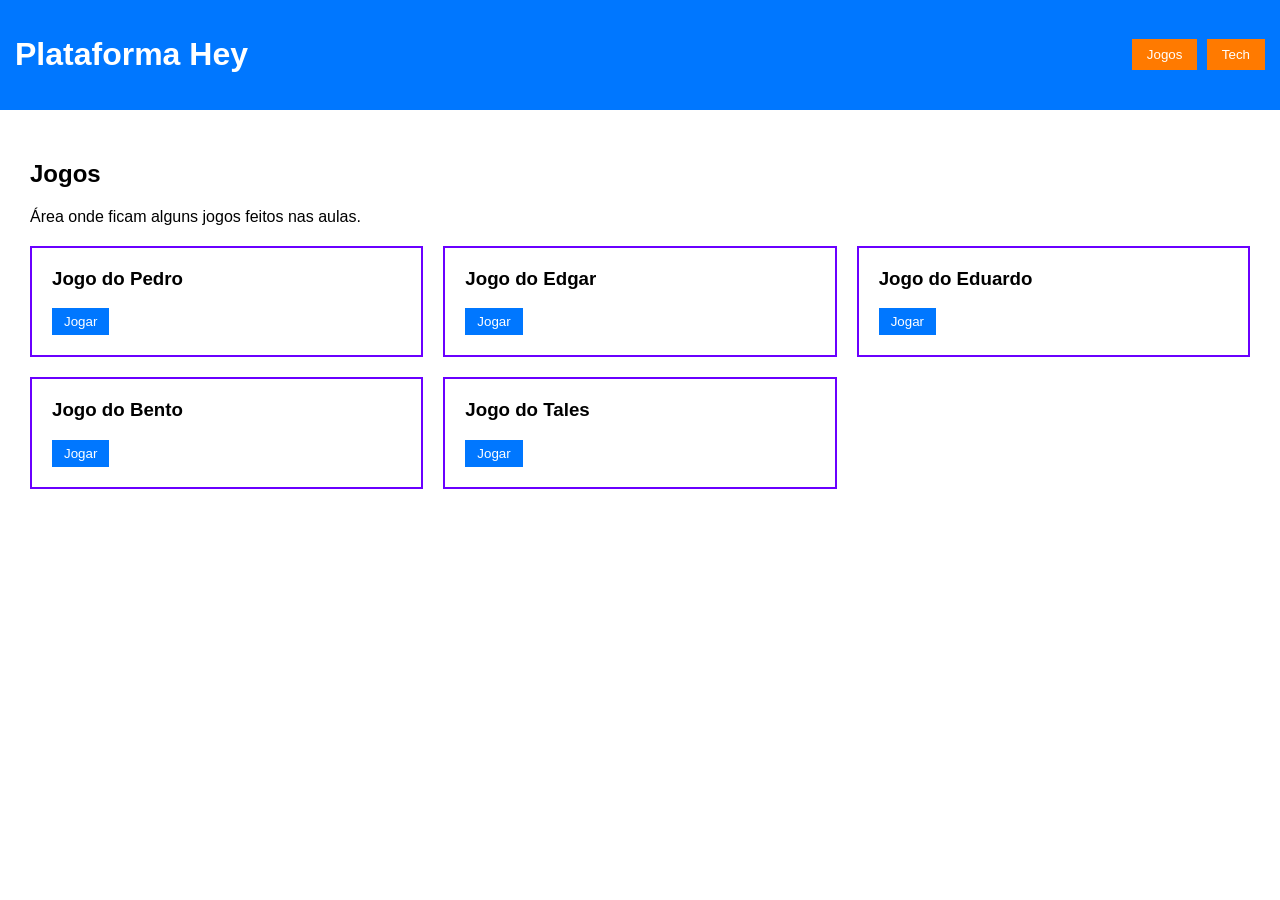
==== index.html @ 5dc07b27 "republicando o site dnv" ====
<!DOCTYPE html>
<html lang="pt-BR">

<head>
<meta charset="UTF-8">
<title>Plataforma Hey</title>
<link rel="stylesheet" href="style.css">
</head>

<body>

<header>

<h1>Plataforma Hey</h1>

<div class="menu">
<button onclick="mostrarPagina('jogos')">Jogos</button>
<button onclick="mostrarPagina('tech')">Tech</button>
</div>

</header>


<!-- AREA JOGOS -->

<div id="jogos" class="pagina">

<h2>Jogos</h2>

<p>Área onde ficam alguns jogos feitos nas aulas.</p>

<div class="catalogo">

<div class="jogo">
<h3>Jogo do Pedro</h3>
<button onclick="abrirJogo('Pedro')">Jogar</button>
</div>

<div class="jogo">
<h3>Jogo do Edgar</h3>
<button onclick="abrirJogo('Edgar')">Jogar</button>
</div>

<div class="jogo">
<h3>Jogo do Eduardo</h3>
<button onclick="abrirJogo('Eduardo')">Jogar</button>
</div>

<div class="jogo">
<h3>Jogo do Bento</h3>
<button onclick="abrirJogo('Bento')">Jogar</button>
</div>

<div class="jogo">
<h3>Jogo do Tales</h3>
<button onclick="abrirJogo('Tales')">Jogar</button>
</div>

</div>

</div>


<!-- AREA TECH -->

<div id="tech" class="pagina">

<h2>Tech</h2>

<p>Área com alguns cursos e projetos de tecnologia.</p>

<div class="curso">Robótica Kids</div>

<div class="curso">Aventureiros da Programação</div>

<div class="curso">GameMaker</div>

<div class="curso">Maker High Tech</div>

</div>


<script src="script.js"></script>

</body>
</html>
---- style.css ----
body{

font-family: Arial, Helvetica, sans-serif;
margin:0;
background:white;

}

header{

background:#0077ff;
color:white;

padding:15px;

display:flex;
justify-content:space-between;
align-items:center;

}

.menu button{

background:#ff7a00;
border:none;

padding:8px 15px;
margin-left:5px;

cursor:pointer;
color:white;

}

.pagina{

padding:30px;

}

.catalogo{

display:grid;

grid-template-columns:repeat(3,1fr);

gap:20px;

margin-top:20px;

}

.jogo{

border:2px solid #6a00ff;

padding:20px;

}

.jogo h3{

margin-top:0;

}

.jogo button{

background:#0077ff;
border:none;

color:white;

padding:6px 12px;

cursor:pointer;

}

.curso{

border:2px solid #6a00ff;

padding:20px;
margin-top:15px;

}
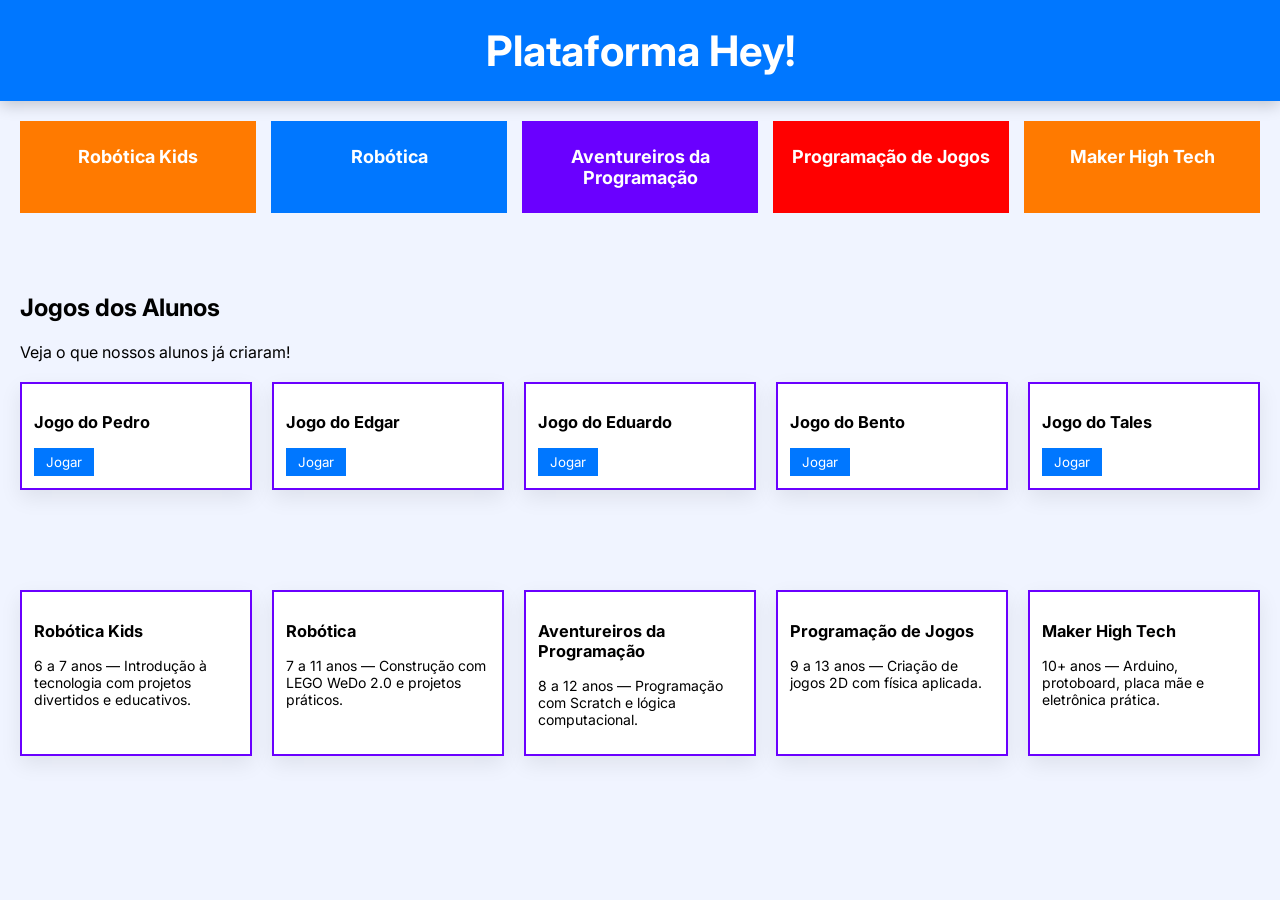
==== commit ff725795: "atualizaçao 1" ====
--- a/index.html
+++ b/index.html
@@ -1,86 +1,95 @@
 <!DOCTYPE html>
 <html lang="pt-BR">
-
 <head>
 <meta charset="UTF-8">
-<title>Plataforma Hey</title>
+<title>Hey Peppers - Trilha Tech</title>
 <link rel="stylesheet" href="style.css">
 </head>
-
 <body>
 
 <header>
-
-<h1>Plataforma Hey</h1>
-
-<div class="menu">
-<button onclick="mostrarPagina('jogos')">Jogos</button>
-<button onclick="mostrarPagina('tech')">Tech</button>
-</div>
-
+  <h1>Plataforma Hey!</h1>
 </header>
 
+<!-- BANNERS TRILHA TECH -->
+<section class="banners">
+  <div class="banner laranja" onclick="scrollPara('robotica-kids')">
+    <h2>Robótica Kids</h2>
+  </div>
+  <div class="banner azul" onclick="scrollPara('robotica')">
+    <h2>Robótica</h2>
+  </div>
+  <div class="banner roxo" onclick="scrollPara('aventura')">
+    <h2>Aventureiros da Programação</h2>
+  </div>
+  <div class="banner vermelho" onclick="scrollPara('programacao')">
+    <h2>Programação de Jogos</h2>
+  </div>
+  <div class="banner laranja" onclick="scrollPara('maker-high-tech')">
+    <h2>Maker High Tech</h2>
+  </div>
+</section>
 
-<!-- AREA JOGOS -->
+<main>
 
-<div id="jogos" class="pagina">
+<!-- SEÇÃO JOGOS -->
+<section id="jogos" class="pagina">
+  <h2>Jogos dos Alunos</h2>
+  <p>Veja o que nossos alunos já criaram!</p>
+  <div class="catalogo">
+    <div class="card pequeno">
+      <h3>Jogo do Pedro</h3>
+      <button onclick="abrirJogo('Pedro')">Jogar</button>
+    </div>
+    <div class="card pequeno">
+      <h3>Jogo do Edgar</h3>
+      <button onclick="abrirJogo('Edgar')">Jogar</button>
+    </div>
+    <div class="card pequeno">
+      <h3>Jogo do Eduardo</h3>
+      <button onclick="abrirJogo('Eduardo')">Jogar</button>
+    </div>
+    <div class="card pequeno">
+      <h3>Jogo do Bento</h3>
+      <button onclick="abrirJogo('Bento')">Jogar</button>
+    </div>
+    <div class="card pequeno">
+      <h3>Jogo do Tales</h3>
+      <button onclick="abrirJogo('Tales')">Jogar</button>
+    </div>
+  </div>
+  
+</section>
 
-<h2>Jogos</h2>
+<!-- SEÇÃO CURSOS -->
+<section id="cursos" class="pagina">
 
-<p>Área onde ficam alguns jogos feitos nas aulas.</p>
+  <div class="catalogo">
+    <div id="robotica-kids" class="card pequeno laranja">
+      <h3>Robótica Kids</h3>
+      <p>6 a 7 anos — Introdução à tecnologia com projetos divertidos e educativos.</p>
+    </div>
+    <div id="robotica" class="card pequeno azul">
+      <h3>Robótica</h3>
+      <p>7 a 11 anos — Construção com LEGO WeDo 2.0 e projetos práticos.</p>
+    </div>
+    <div id="aventura" class="card pequeno roxo">
+      <h3>Aventureiros da Programação</h3>
+      <p>8 a 12 anos — Programação com Scratch e lógica computacional.</p>
+    </div>
+    <div id="programacao" class="card pequeno vermelho">
+      <h3>Programação de Jogos</h3>
+      <p>9 a 13 anos — Criação de jogos 2D com física aplicada.</p>
+    </div>
+    <div id="maker-high-tech" class="card pequeno laranja">
+      <h3>Maker High Tech</h3>
+      <p>10+ anos — Arduino, protoboard, placa mãe e eletrônica prática.</p>
+    </div>
+  </div>
+</section>
 
-<div class="catalogo">
-
-<div class="jogo">
-<h3>Jogo do Pedro</h3>
-<button onclick="abrirJogo('Pedro')">Jogar</button>
-</div>
-
-<div class="jogo">
-<h3>Jogo do Edgar</h3>
-<button onclick="abrirJogo('Edgar')">Jogar</button>
-</div>
-
-<div class="jogo">
-<h3>Jogo do Eduardo</h3>
-<button onclick="abrirJogo('Eduardo')">Jogar</button>
-</div>
-
-<div class="jogo">
-<h3>Jogo do Bento</h3>
-<button onclick="abrirJogo('Bento')">Jogar</button>
-</div>
-
-<div class="jogo">
-<h3>Jogo do Tales</h3>
-<button onclick="abrirJogo('Tales')">Jogar</button>
-</div>
-
-</div>
-
-</div>
-
-
-<!-- AREA TECH -->
-
-<div id="tech" class="pagina">
-
-<h2>Tech</h2>
-
-<p>Área com alguns cursos e projetos de tecnologia.</p>
-
-<div class="curso">Robótica Kids</div>
-
-<div class="curso">Aventureiros da Programação</div>
-
-<div class="curso">GameMaker</div>
-
-<div class="curso">Maker High Tech</div>
-
-</div>
-
+</main>
 
 <script src="script.js"></script>
-
 </body>
 </html>
--- a/style.css
+++ b/style.css
@@ -1,87 +1,102 @@
-body{
+@import url('https://fonts.googleapis.com/css2?family=Inter:wght@400;600;700&display=swap');
 
-font-family: Arial, Helvetica, sans-serif;
-margin:0;
-background:white;
-
+body {
+  font-family: 'Inter', Arial, Helvetica, sans-serif;
+  margin: 0;
+  background: #f0f4ff;
 }
 
-header{
-
-background:#0077ff;
-color:white;
-
-padding:15px;
-
-display:flex;
-justify-content:space-between;
-align-items:center;
-
+header {
+  background-color: #0077ff;
+  color: white;
+  padding: 25px 0;
+  text-align: center;
+  box-shadow: 0 4px 15px rgba(0,0,0,0.2);
 }
 
-.menu button{
-
-background:#ff7a00;
-border:none;
-
-padding:8px 15px;
-margin-left:5px;
-
-cursor:pointer;
-color:white;
-
+header h1 {
+  margin: 0;
+  font-size: 42px;
+  font-weight: 700;
 }
 
-.pagina{
-
-padding:30px;
-
+/* BANNERS */
+.banners {
+  display: flex;
+  flex-wrap: wrap;
+  justify-content: center;
+  gap: 15px;
+  padding: 20px;
 }
 
-.catalogo{
-
-display:grid;
-
-grid-template-columns:repeat(3,1fr);
-
-gap:20px;
-
-margin-top:20px;
-
+.banner {
+  flex: 1 1 200px;
+  text-align: center;
+  padding: 10px 5px;
+  color: white;
+  font-size:12px;
+  font-weight: 600;
+  cursor: pointer;
+  border-radius: 0;
+  transition: transform 0.3s ease, box-shadow 0.3s ease;
 }
 
-.jogo{
-
-border:2px solid #6a00ff;
-
-padding:20px;
-
+.banner:hover {
+  transform: translateY(-5px);
+  box-shadow: 0 8px 20px rgba(0,0,0,0.2);
 }
 
-.jogo h3{
+.banner.laranja { background-color: #ff7a00; }
+.banner.azul { background-color: #0077ff; }
+.banner.roxo { background-color: #6a00ff; }
+.banner.vermelho { background-color: #ff0000; }
 
-margin-top:0;
-
+/* SEÇÕES */
+.pagina {
+  padding: 40px 20px;
 }
 
-.jogo button{
-
-background:#0077ff;
-border:none;
-
-color:white;
-
-padding:6px 12px;
-
-cursor:pointer;
-
+.catalogo {
+  display: grid;
+  grid-template-columns: repeat(auto-fit, minmax(160px,1fr));
+  gap: 20px;
+  margin-top: 20px;
 }
 
-.curso{
+.card {
+  background: white;
+  padding: 15px;
+  border: 2px solid #6a00ff;
+  box-shadow: 0 8px 20px rgba(0,0,0,0.08);
+  transition: 0.3s;
+  position: relative;
+  overflow: hidden;
+}
 
-border:2px solid #6a00ff;
+.card.pequeno { padding: 12px; font-size: 14px; }
 
-padding:20px;
-margin-top:15px;
+.card:hover {
+  transform: translateY(-5px);
+  box-shadow: 0 12px 25px rgba(0,0,0,0.15);
+  border-color: #0077ff;
+}
 
+.card button {
+  background-color: #0077ff;
+  border: none;
+  color: white;
+  padding: 6px 12px;
+  cursor: pointer;
+  transition: 0.2s;
+  font-family: 'Inter', sans-serif;
+}
+
+.card button:hover { background-color: #005ce6; }
+
+.call-to-action {
+  text-align: center;
+  color: #0077ff;
+  font-size: 24px;
+  font-weight: 700;
+  margin: 30px 0;
 }
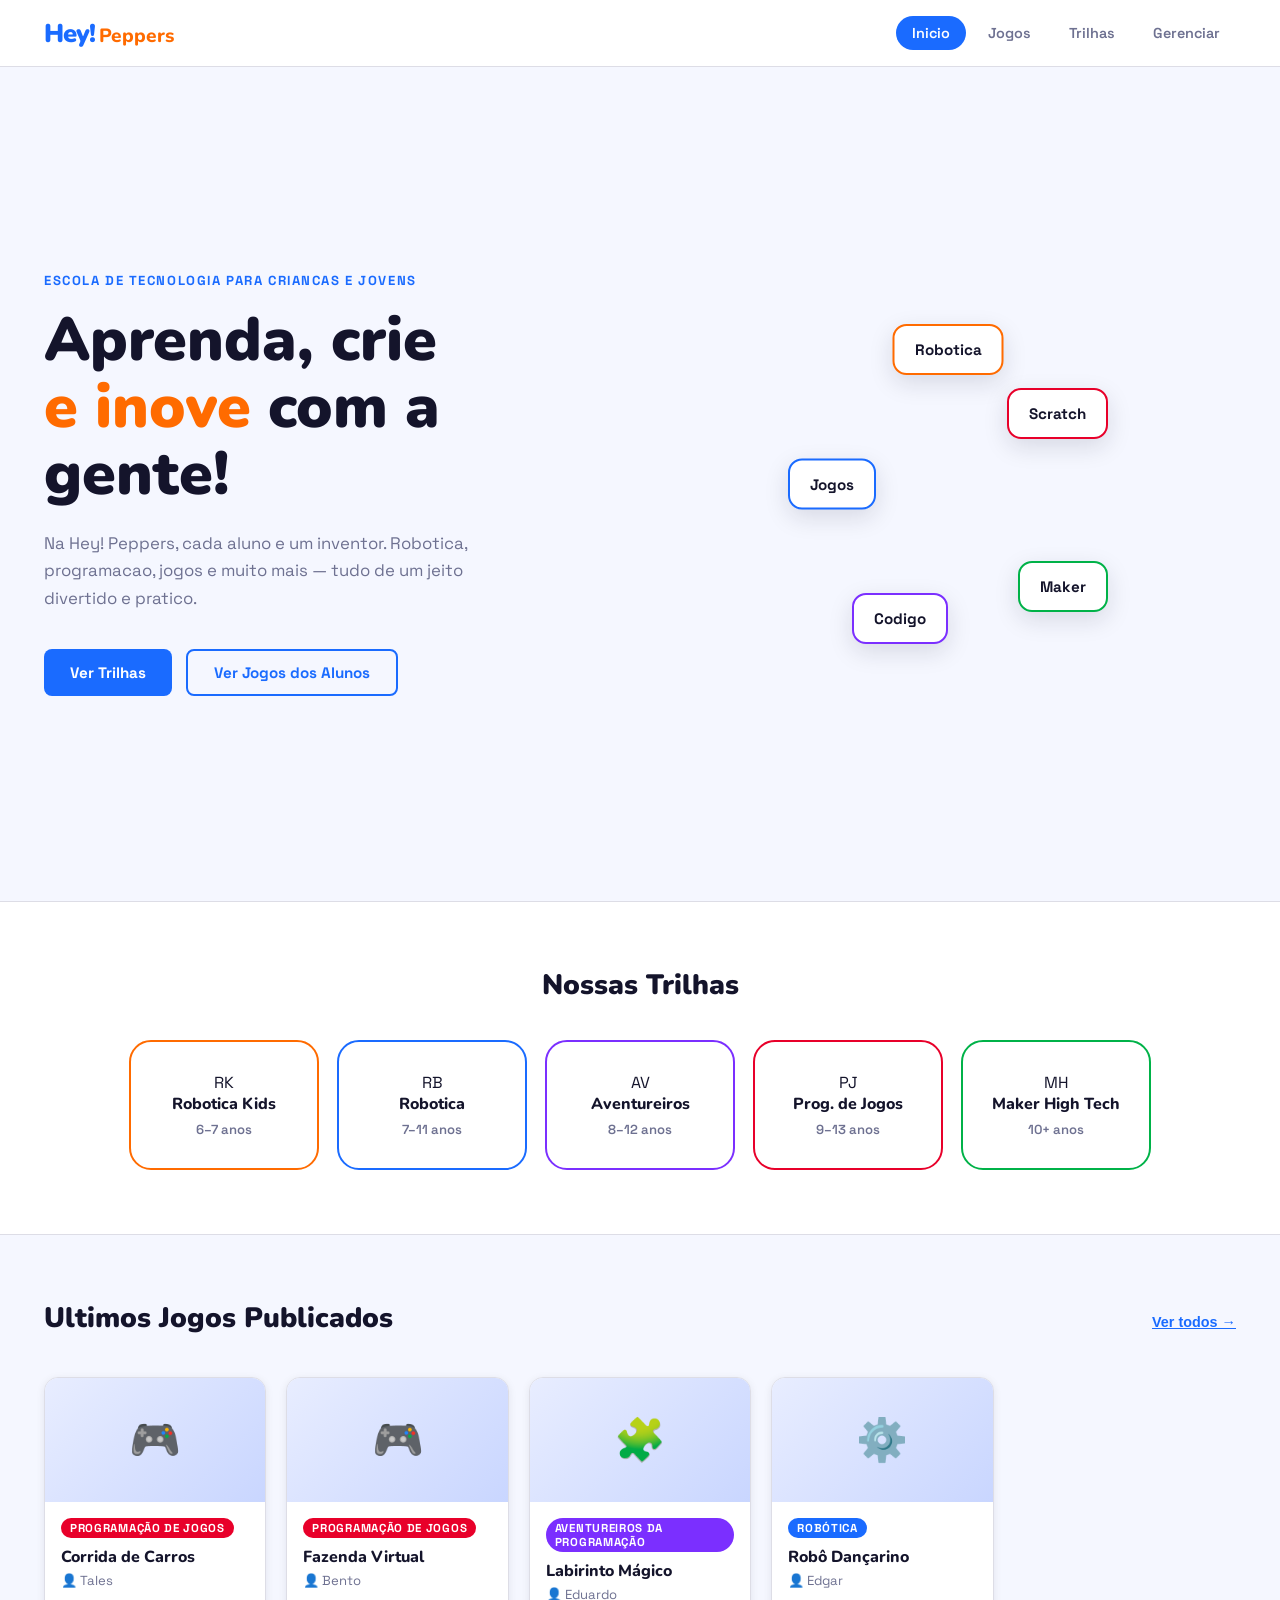
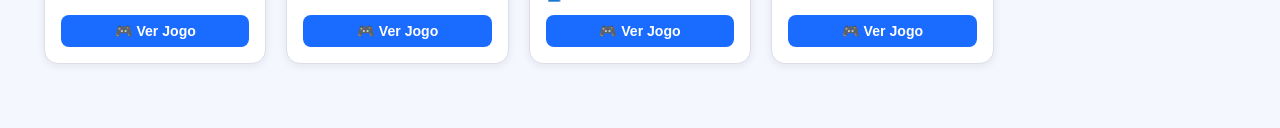
==== commit 2d254a15: "Refactor index.html structure and content" ====
--- a/index.html
+++ b/index.html
@@ -1,95 +1,275 @@
 <!DOCTYPE html>
 <html lang="pt-BR">
 <head>
-<meta charset="UTF-8">
-<title>Hey Peppers - Trilha Tech</title>
-<link rel="stylesheet" href="style.css">
+  <meta charset="UTF-8" />
+  <meta name="viewport" content="width=device-width, initial-scale=1.0" />
+  <title>Hey! Peppers – Trilha Tech</title>
+  <link rel="preconnect" href="https://fonts.googleapis.com" />
+  <link href="https://fonts.googleapis.com/css2?family=Nunito:wght@400;600;700;800;900&family=Space+Grotesk:wght@400;500;700&display=swap" rel="stylesheet" />
+  <link rel="stylesheet" href="style.css" />
 </head>
 <body>
 
-<header>
-  <h1>Plataforma Hey!</h1>
+<!-- ===================== HEADER ===================== -->
+<header class="site-header">
+  <div class="header-inner">
+    <div class="logo">
+      <span class="logo-hey">Hey!</span>
+      <span class="logo-peppers">Peppers</span>
+    </div>
+    <nav class="main-nav">
+      <button class="nav-btn active" data-page="home">Inicio</button>
+      <button class="nav-btn" data-page="jogos">Jogos</button>
+      <button class="nav-btn" data-page="cursos">Trilhas</button>
+      <button class="nav-btn" data-page="admin">Gerenciar</button>
+    </nav>
+    <button class="hamburger" id="hamburger" aria-label="Menu">
+      <span></span><span></span><span></span>
+    </button>
+  </div>
 </header>
 
-<!-- BANNERS TRILHA TECH -->
-<section class="banners">
-  <div class="banner laranja" onclick="scrollPara('robotica-kids')">
-    <h2>Robótica Kids</h2>
-  </div>
-  <div class="banner azul" onclick="scrollPara('robotica')">
-    <h2>Robótica</h2>
-  </div>
-  <div class="banner roxo" onclick="scrollPara('aventura')">
-    <h2>Aventureiros da Programação</h2>
-  </div>
-  <div class="banner vermelho" onclick="scrollPara('programacao')">
-    <h2>Programação de Jogos</h2>
-  </div>
-  <div class="banner laranja" onclick="scrollPara('maker-high-tech')">
-    <h2>Maker High Tech</h2>
-  </div>
-</section>
-
-<main>
-
-<!-- SEÇÃO JOGOS -->
-<section id="jogos" class="pagina">
-  <h2>Jogos dos Alunos</h2>
-  <p>Veja o que nossos alunos já criaram!</p>
-  <div class="catalogo">
-    <div class="card pequeno">
-      <h3>Jogo do Pedro</h3>
-      <button onclick="abrirJogo('Pedro')">Jogar</button>
-    </div>
-    <div class="card pequeno">
-      <h3>Jogo do Edgar</h3>
-      <button onclick="abrirJogo('Edgar')">Jogar</button>
-    </div>
-    <div class="card pequeno">
-      <h3>Jogo do Eduardo</h3>
-      <button onclick="abrirJogo('Eduardo')">Jogar</button>
-    </div>
-    <div class="card pequeno">
-      <h3>Jogo do Bento</h3>
-      <button onclick="abrirJogo('Bento')">Jogar</button>
-    </div>
-    <div class="card pequeno">
-      <h3>Jogo do Tales</h3>
-      <button onclick="abrirJogo('Tales')">Jogar</button>
-    </div>
-  </div>
-  
-</section>
-
-<!-- SEÇÃO CURSOS -->
-<section id="cursos" class="pagina">
-
-  <div class="catalogo">
-    <div id="robotica-kids" class="card pequeno laranja">
-      <h3>Robótica Kids</h3>
-      <p>6 a 7 anos — Introdução à tecnologia com projetos divertidos e educativos.</p>
-    </div>
-    <div id="robotica" class="card pequeno azul">
-      <h3>Robótica</h3>
-      <p>7 a 11 anos — Construção com LEGO WeDo 2.0 e projetos práticos.</p>
-    </div>
-    <div id="aventura" class="card pequeno roxo">
-      <h3>Aventureiros da Programação</h3>
-      <p>8 a 12 anos — Programação com Scratch e lógica computacional.</p>
-    </div>
-    <div id="programacao" class="card pequeno vermelho">
-      <h3>Programação de Jogos</h3>
-      <p>9 a 13 anos — Criação de jogos 2D com física aplicada.</p>
-    </div>
-    <div id="maker-high-tech" class="card pequeno laranja">
-      <h3>Maker High Tech</h3>
-      <p>10+ anos — Arduino, protoboard, placa mãe e eletrônica prática.</p>
-    </div>
-  </div>
-</section>
-
-</main>
+<!-- ===================== HOME ===================== -->
+<div id="page-home" class="page active">
+  <section class="hero">
+    <div class="hero-content">
+      <p class="hero-eyebrow">Escola de Tecnologia para Criancas e Jovens</p>
+      <h1 class="hero-title">Aprenda, crie<br /><span class="accent">e inove</span> com a gente!</h1>
+      <p class="hero-sub">Na Hey! Peppers, cada aluno e um inventor. Robotica, programacao, jogos e muito mais — tudo de um jeito divertido e pratico.</p>
+      <div class="hero-actions">
+        <button class="btn-primary" onclick="goTo('cursos')">Ver Trilhas</button>
+        <button class="btn-secondary" onclick="goTo('jogos')">Ver Jogos dos Alunos</button>
+      </div>
+    </div>
+    <div class="hero-visual">
+      <div class="floating-cards">
+        <div class="float-card fc1">Robotica</div>
+        <div class="float-card fc2">Jogos</div>
+        <div class="float-card fc3">Maker</div>
+        <div class="float-card fc4">Codigo</div>
+        <div class="float-card fc5">Scratch</div>
+      </div>
+    </div>
+  </section>
+
+  <!-- TRILHAS BANNER -->
+  <section class="trilhas-banner">
+    <h2 class="section-title">Nossas Trilhas</h2>
+    <div class="trilhas-grid">
+      <div class="trilha-card" data-cor="laranja" onclick="goToCurso('robotica-kids')">
+        <div class="trilha-sigla">RK</div>
+        <h3>Robotica Kids</h3>
+        <p>6–7 anos</p>
+      </div>
+      <div class="trilha-card" data-cor="azul" onclick="goToCurso('robotica')">
+        <div class="trilha-sigla">RB</div>
+        <h3>Robotica</h3>
+        <p>7–11 anos</p>
+      </div>
+      <div class="trilha-card" data-cor="roxo" onclick="goToCurso('aventura')">
+        <div class="trilha-sigla">AV</div>
+        <h3>Aventureiros</h3>
+        <p>8–12 anos</p>
+      </div>
+      <div class="trilha-card" data-cor="vermelho" onclick="goToCurso('programacao')">
+        <div class="trilha-sigla">PJ</div>
+        <h3>Prog. de Jogos</h3>
+        <p>9–13 anos</p>
+      </div>
+      <div class="trilha-card" data-cor="verde" onclick="goToCurso('maker-high-tech')">
+        <div class="trilha-sigla">MH</div>
+        <h3>Maker High Tech</h3>
+        <p>10+ anos</p>
+      </div>
+    </div>
+  </section>
+
+  <!-- DESTAQUE JOGOS HOME -->
+  <section class="destaque-jogos">
+    <div class="destaque-header">
+      <h2 class="section-title">Ultimos Jogos Publicados</h2>
+      <button class="btn-link" onclick="goTo('jogos')">Ver todos &rarr;</button>
+    </div>
+    <div class="jogos-grid" id="jogos-home-preview"></div>
+  </section>
+</div>
+
+<!-- ===================== JOGOS ===================== -->
+<div id="page-jogos" class="page">
+  <div class="page-inner">
+    <div class="page-head">
+      <h2 class="page-title">Jogos dos Alunos</h2>
+      <p class="page-sub">Confira as criacoes dos nossos alunos!</p>
+      <div class="jogos-filters">
+        <button class="filter-btn active" data-filter="all">Todos</button>
+        <button class="filter-btn" data-filter="robotica-kids">Robotica Kids</button>
+        <button class="filter-btn" data-filter="robotica">Robotica</button>
+        <button class="filter-btn" data-filter="aventura">Aventureiros</button>
+        <button class="filter-btn" data-filter="programacao">Prog. Jogos</button>
+        <button class="filter-btn" data-filter="maker-high-tech">Maker</button>
+      </div>
+    </div>
+    <div class="jogos-grid large" id="jogos-lista"></div>
+    <div class="empty-state" id="jogos-empty" style="display:none">
+      <p>Nenhum jogo encontrado nessa categoria ainda.</p>
+    </div>
+  </div>
+</div>
+
+<!-- ===================== CURSOS ===================== -->
+<div id="page-cursos" class="page">
+  <div class="page-inner">
+    <div class="page-head">
+      <h2 class="page-title">Trilhas Tecnologicas</h2>
+      <p class="page-sub">Conheca nossos cursos e o que cada um oferece.</p>
+    </div>
+
+    <div id="curso-detalhe" class="curso-detalhe hidden">
+      <button class="btn-back" onclick="voltarCursos()">&larr; Voltar as trilhas</button>
+      <div id="curso-detalhe-conteudo"></div>
+    </div>
+
+    <div id="cursos-lista">
+      <div class="cursos-grid" id="cursos-grid-lista"></div>
+    </div>
+  </div>
+</div>
+
+<!-- ===================== ADMIN ===================== -->
+<div id="page-admin" class="page">
+  <div class="page-inner">
+    <div class="page-head">
+      <h2 class="page-title">Painel de Gerenciamento</h2>
+      <p class="page-sub">Adicione jogos, edite trilhas e gerencie o conteudo da plataforma.</p>
+    </div>
+
+    <div class="admin-tabs">
+      <button class="admin-tab active" data-tab="add-jogo">Adicionar Jogo</button>
+      <button class="admin-tab" data-tab="edit-cursos">Editar Trilhas</button>
+      <button class="admin-tab" data-tab="lista-jogos">Gerenciar Jogos</button>
+    </div>
+
+    <!-- TAB: ADICIONAR JOGO -->
+    <div class="admin-panel active" id="tab-add-jogo">
+      <h3 class="admin-section-title">Novo Jogo</h3>
+      <div class="form-grid">
+        <div class="form-group">
+          <label>Nome do Aluno *</label>
+          <input type="text" id="jogo-aluno" placeholder="Ex: Pedro" />
+        </div>
+        <div class="form-group">
+          <label>Titulo do Jogo *</label>
+          <input type="text" id="jogo-titulo" placeholder="Ex: Aventura Espacial" />
+        </div>
+        <div class="form-group">
+          <label>Trilha *</label>
+          <select id="jogo-trilha">
+            <option value="">Selecione...</option>
+            <option value="robotica-kids">Robotica Kids</option>
+            <option value="robotica">Robotica</option>
+            <option value="aventura">Aventureiros da Programacao</option>
+            <option value="programacao">Programacao de Jogos</option>
+            <option value="maker-high-tech">Maker High Tech</option>
+          </select>
+        </div>
+        <div class="form-group">
+          <label>Link do Jogo (URL)</label>
+          <input type="url" id="jogo-url" placeholder="https://scratch.mit.edu/..." />
+        </div>
+        <div class="form-group full">
+          <label>Descricao</label>
+          <textarea id="jogo-desc" rows="3" placeholder="Descreva brevemente o jogo..."></textarea>
+        </div>
+        <div class="form-group full">
+          <label>Imagem de Capa</label>
+          <div class="file-drop" id="jogo-img-drop">
+            <input type="file" id="jogo-img" accept="image/*" hidden />
+            <div class="file-drop-inner" onclick="document.getElementById('jogo-img').click()">
+              <div class="file-icon-svg">
+                <svg xmlns="http://www.w3.org/2000/svg" width="32" height="32" viewBox="0 0 24 24" fill="none" stroke="currentColor" stroke-width="1.5" stroke-linecap="round" stroke-linejoin="round"><rect x="3" y="3" width="18" height="18" rx="2"/><circle cx="8.5" cy="8.5" r="1.5"/><polyline points="21 15 16 10 5 21"/></svg>
+              </div>
+              <p>Clique para selecionar ou arraste uma imagem aqui</p>
+              <small>PNG, JPG ou GIF — ate 5 MB</small>
+            </div>
+            <img id="jogo-img-preview" class="img-preview hidden" alt="Preview" />
+          </div>
+        </div>
+      </div>
+      <div class="form-actions">
+        <button class="btn-primary" onclick="adicionarJogo()">Publicar Jogo</button>
+        <button class="btn-ghost" onclick="limparFormJogo()">Limpar</button>
+      </div>
+      <div id="jogo-feedback" class="feedback hidden"></div>
+    </div>
+
+    <!-- TAB: EDITAR CURSOS -->
+    <div class="admin-panel" id="tab-edit-cursos">
+      <h3 class="admin-section-title">Editar Trilhas</h3>
+      <p class="admin-hint">Selecione uma trilha para editar seu conteudo e imagem.</p>
+      <div class="cursos-edit-list" id="cursos-edit-list"></div>
+    </div>
+
+    <!-- TAB: LISTA JOGOS -->
+    <div class="admin-panel" id="tab-lista-jogos">
+      <h3 class="admin-section-title">Jogos Cadastrados</h3>
+      <div id="admin-jogos-lista" class="admin-jogos-table"></div>
+    </div>
+  </div>
+</div>
+
+<!-- ===================== MODAL JOGO ===================== -->
+<div id="modal-jogo" class="modal hidden">
+  <div class="modal-overlay" onclick="fecharModal()"></div>
+  <div class="modal-box">
+    <button class="modal-close" onclick="fecharModal()">&times;</button>
+    <div id="modal-conteudo"></div>
+  </div>
+</div>
+
+<!-- ===================== MODAL EDITAR CURSO ===================== -->
+<div id="modal-curso" class="modal hidden">
+  <div class="modal-overlay" onclick="fecharModalCurso()"></div>
+  <div class="modal-box modal-curso-box">
+    <button class="modal-close" onclick="fecharModalCurso()">&times;</button>
+    <h3 id="modal-curso-titulo">Editar Trilha</h3>
+    <div class="form-grid">
+      <div class="form-group full">
+        <label>Descricao Curta</label>
+        <textarea id="modal-curso-desc" rows="3"></textarea>
+      </div>
+      <div class="form-group full">
+        <label>Sobre a Trilha (texto completo)</label>
+        <textarea id="modal-curso-sobre" rows="5"></textarea>
+      </div>
+      <div class="form-group full">
+        <label>O que o aluno vai aprender</label>
+        <textarea id="modal-curso-aprende" rows="4" placeholder="Uma habilidade por linha"></textarea>
+      </div>
+      <div class="form-group full">
+        <label>Imagem de Capa da Trilha</label>
+        <div class="file-drop" id="curso-img-drop">
+          <input type="file" id="curso-img" accept="image/*" hidden />
+          <div class="file-drop-inner" onclick="document.getElementById('curso-img').click()">
+            <div class="file-icon-svg">
+              <svg xmlns="http://www.w3.org/2000/svg" width="32" height="32" viewBox="0 0 24 24" fill="none" stroke="currentColor" stroke-width="1.5" stroke-linecap="round" stroke-linejoin="round"><rect x="3" y="3" width="18" height="18" rx="2"/><circle cx="8.5" cy="8.5" r="1.5"/><polyline points="21 15 16 10 5 21"/></svg>
+            </div>
+            <p>Clique para selecionar ou arraste uma imagem</p>
+          </div>
+          <img id="curso-img-preview" class="img-preview hidden" alt="Preview" />
+        </div>
+      </div>
+    </div>
+    <div class="form-actions">
+      <button class="btn-primary" onclick="salvarCurso()">Salvar Trilha</button>
+      <button class="btn-ghost" onclick="fecharModalCurso()">Cancelar</button>
+    </div>
+    <div id="curso-feedback" class="feedback hidden"></div>
+  </div>
+</div>
+
+<!-- TOAST -->
+<div id="toast" class="toast hidden"></div>
 
 <script src="script.js"></script>
 </body>
-</html>+</html>
--- a/style.css
+++ b/style.css
@@ -1,102 +1,957 @@
-@import url('https://fonts.googleapis.com/css2?family=Inter:wght@400;600;700&display=swap');
+/* ============================================
+   HEY! PEPPERS — TRILHA TECH
+   style.css
+   ============================================ */
+
+/* ---- RESET & BASE ---- */
+*, *::before, *::after { box-sizing: border-box; margin: 0; padding: 0; }
+
+:root {
+  --c-laranja:   #FF6B00;
+  --c-azul:      #1A6BFF;
+  --c-roxo:      #7B2FFF;
+  --c-vermelho:  #E8002A;
+  --c-verde:     #00B248;
+  --c-bg:        #F5F7FF;
+  --c-surface:   #FFFFFF;
+  --c-text:      #14142B;
+  --c-muted:     #6E7191;
+  --c-border:    #DDDDE6;
+  --shadow-sm:   0 2px 8px rgba(20,20,43,.08);
+  --shadow-md:   0 8px 24px rgba(20,20,43,.13);
+  --shadow-lg:   0 20px 48px rgba(20,20,43,.18);
+  --radius:      14px;
+  --radius-sm:   8px;
+  --radius-lg:   22px;
+  --transition:  .22s cubic-bezier(.4,0,.2,1);
+}
+
+html { scroll-behavior: smooth; }
 
 body {
-  font-family: 'Inter', Arial, Helvetica, sans-serif;
-  margin: 0;
-  background: #f0f4ff;
-}
-
-header {
-  background-color: #0077ff;
-  color: white;
-  padding: 25px 0;
+  font-family: 'Space Grotesk', sans-serif;
+  background: var(--c-bg);
+  color: var(--c-text);
+  min-height: 100vh;
+  overflow-x: hidden;
+}
+
+/* ============================================
+   HEADER
+   ============================================ */
+.site-header {
+  position: sticky;
+  top: 0;
+  z-index: 100;
+  background: rgba(255,255,255,.92);
+  backdrop-filter: blur(14px);
+  border-bottom: 1.5px solid var(--c-border);
+}
+
+.header-inner {
+  display: flex;
+  align-items: center;
+  justify-content: space-between;
+  max-width: 1240px;
+  margin: 0 auto;
+  padding: 0 24px;
+  height: 66px;
+  gap: 20px;
+}
+
+.logo {
+  display: flex;
+  align-items: baseline;
+  gap: 4px;
+  text-decoration: none;
+  flex-shrink: 0;
+}
+.logo-hey {
+  font-family: 'Nunito', sans-serif;
+  font-weight: 900;
+  font-size: 1.6rem;
+  color: var(--c-azul);
+  letter-spacing: -1px;
+}
+.logo-peppers {
+  font-family: 'Nunito', sans-serif;
+  font-weight: 800;
+  font-size: 1.2rem;
+  color: var(--c-laranja);
+}
+
+.main-nav {
+  display: flex;
+  gap: 6px;
+}
+
+.nav-btn {
+  background: none;
+  border: none;
+  cursor: pointer;
+  padding: 8px 16px;
+  border-radius: 50px;
+  font-family: 'Space Grotesk', sans-serif;
+  font-size: .9rem;
+  font-weight: 600;
+  color: var(--c-muted);
+  transition: var(--transition);
+}
+.nav-btn:hover,
+.nav-btn.active {
+  background: var(--c-azul);
+  color: #fff;
+}
+
+.hamburger {
+  display: none;
+  flex-direction: column;
+  gap: 5px;
+  background: none;
+  border: none;
+  cursor: pointer;
+  padding: 6px;
+}
+.hamburger span {
+  display: block;
+  width: 24px;
+  height: 2.5px;
+  background: var(--c-text);
+  border-radius: 2px;
+  transition: var(--transition);
+}
+
+/* ============================================
+   PAGES
+   ============================================ */
+.page { display: none; }
+.page.active { display: block; }
+
+.page-inner {
+  max-width: 1240px;
+  margin: 0 auto;
+  padding: 48px 24px;
+}
+
+.page-head { margin-bottom: 40px; }
+.page-title {
+  font-family: 'Nunito', sans-serif;
+  font-size: 2rem;
+  font-weight: 900;
+  margin-bottom: 8px;
+}
+.page-sub { color: var(--c-muted); font-size: 1rem; }
+
+/* ============================================
+   HERO
+   ============================================ */
+.hero {
+  min-height: calc(100vh - 66px);
+  display: grid;
+  grid-template-columns: 1fr 1fr;
+  align-items: center;
+  gap: 40px;
+  max-width: 1240px;
+  margin: 0 auto;
+  padding: 60px 24px;
+}
+
+.hero-eyebrow {
+  font-size: .82rem;
+  font-weight: 700;
+  text-transform: uppercase;
+  letter-spacing: .12em;
+  color: var(--c-azul);
+  margin-bottom: 18px;
+}
+.hero-title {
+  font-family: 'Nunito', sans-serif;
+  font-size: clamp(2.4rem, 5vw, 3.8rem);
+  font-weight: 900;
+  line-height: 1.1;
+  margin-bottom: 22px;
+  color: var(--c-text);
+}
+.hero-title .accent { color: var(--c-laranja); }
+
+.hero-sub {
+  font-size: 1.05rem;
+  color: var(--c-muted);
+  line-height: 1.65;
+  max-width: 480px;
+  margin-bottom: 36px;
+}
+
+.hero-actions { display: flex; gap: 14px; flex-wrap: wrap; }
+
+/* ---- Floating Cards ---- */
+.hero-visual {
+  display: flex;
+  align-items: center;
+  justify-content: center;
+  position: relative;
+  height: 420px;
+}
+
+.floating-cards {
+  position: relative;
+  width: 320px;
+  height: 320px;
+}
+
+.float-card {
+  position: absolute;
+  background: var(--c-surface);
+  border-radius: var(--radius);
+  padding: 14px 20px;
+  font-weight: 700;
+  font-size: .95rem;
+  box-shadow: var(--shadow-md);
+  border: 2px solid var(--c-border);
+  white-space: nowrap;
+  animation: floaty 3s ease-in-out infinite;
+}
+.fc1 { top: 0; left: 50%; transform: translateX(-50%); border-color: var(--c-laranja); animation-delay: 0s; }
+.fc2 { top: 50%; left: 0; transform: translateY(-50%); border-color: var(--c-azul); animation-delay: .4s; }
+.fc3 { bottom: 10%; right: 0; border-color: var(--c-verde); animation-delay: .8s; }
+.fc4 { bottom: 0; left: 20%; border-color: var(--c-roxo); animation-delay: 1.2s; }
+.fc5 { top: 20%; right: 0; border-color: var(--c-vermelho); animation-delay: 1.6s; }
+
+@keyframes floaty {
+  0%, 100% { transform: translateY(0px); }
+  50% { transform: translateY(-10px); }
+}
+.fc1 { animation: floaty1 3.2s ease-in-out infinite; }
+@keyframes floaty1 {
+  0%,100% { top:0; left:50%; transform:translateX(-50%) translateY(0); }
+  50%      { top:0; left:50%; transform:translateX(-50%) translateY(-10px); }
+}
+
+/* ============================================
+   SECTION TITLES
+   ============================================ */
+.section-title {
+  font-family: 'Nunito', sans-serif;
+  font-size: 1.75rem;
+  font-weight: 900;
+  margin-bottom: 8px;
+}
+
+/* ============================================
+   TRILHAS BANNER
+   ============================================ */
+.trilhas-banner {
+  background: var(--c-surface);
+  padding: 64px 24px;
+  border-top: 1.5px solid var(--c-border);
+  border-bottom: 1.5px solid var(--c-border);
   text-align: center;
-  box-shadow: 0 4px 15px rgba(0,0,0,0.2);
-}
-
-header h1 {
-  margin: 0;
-  font-size: 42px;
-  font-weight: 700;
-}
-
-/* BANNERS */
-.banners {
-  display: flex;
+}
+.trilhas-banner .section-title { margin-bottom: 36px; }
+
+.trilhas-grid {
+  display: flex;
+  gap: 18px;
+  justify-content: center;
   flex-wrap: wrap;
-  justify-content: center;
-  gap: 15px;
-  padding: 20px;
-}
-
-.banner {
-  flex: 1 1 200px;
+  max-width: 1240px;
+  margin: 0 auto;
+}
+
+.trilha-card {
+  background: var(--c-surface);
+  border: 2.5px solid var(--c-border);
+  border-radius: var(--radius-lg);
+  padding: 30px 24px;
+  width: 190px;
+  cursor: pointer;
+  transition: var(--transition);
   text-align: center;
-  padding: 10px 5px;
-  color: white;
-  font-size:12px;
-  font-weight: 600;
-  cursor: pointer;
-  border-radius: 0;
-  transition: transform 0.3s ease, box-shadow 0.3s ease;
-}
-
-.banner:hover {
-  transform: translateY(-5px);
-  box-shadow: 0 8px 20px rgba(0,0,0,0.2);
-}
-
-.banner.laranja { background-color: #ff7a00; }
-.banner.azul { background-color: #0077ff; }
-.banner.roxo { background-color: #6a00ff; }
-.banner.vermelho { background-color: #ff0000; }
-
-/* SEÇÕES */
-.pagina {
-  padding: 40px 20px;
-}
-
-.catalogo {
-  display: grid;
-  grid-template-columns: repeat(auto-fit, minmax(160px,1fr));
-  gap: 20px;
-  margin-top: 20px;
-}
-
-.card {
-  background: white;
-  padding: 15px;
-  border: 2px solid #6a00ff;
-  box-shadow: 0 8px 20px rgba(0,0,0,0.08);
-  transition: 0.3s;
   position: relative;
   overflow: hidden;
 }
-
-.card.pequeno { padding: 12px; font-size: 14px; }
-
-.card:hover {
+.trilha-card::before {
+  content: '';
+  position: absolute;
+  inset: 0;
+  opacity: 0;
+  transition: var(--transition);
+}
+.trilha-card:hover {
+  transform: translateY(-6px);
+  box-shadow: var(--shadow-lg);
+}
+.trilha-card:hover::before { opacity: .07; }
+
+.trilha-card[data-cor="laranja"]  { border-color: var(--c-laranja); }
+.trilha-card[data-cor="laranja"]::before { background: var(--c-laranja); }
+.trilha-card[data-cor="azul"]     { border-color: var(--c-azul); }
+.trilha-card[data-cor="azul"]::before   { background: var(--c-azul); }
+.trilha-card[data-cor="roxo"]     { border-color: var(--c-roxo); }
+.trilha-card[data-cor="roxo"]::before   { background: var(--c-roxo); }
+.trilha-card[data-cor="vermelho"] { border-color: var(--c-vermelho); }
+.trilha-card[data-cor="vermelho"]::before { background: var(--c-vermelho); }
+.trilha-card[data-cor="verde"]    { border-color: var(--c-verde); }
+.trilha-card[data-cor="verde"]::before  { background: var(--c-verde); }
+
+.trilha-icon { font-size: 2.4rem; margin-bottom: 12px; }
+.trilha-card h3 { font-family: 'Nunito', sans-serif; font-weight: 800; font-size: 1rem; margin-bottom: 6px; }
+.trilha-card p  { font-size: .82rem; color: var(--c-muted); font-weight: 600; }
+
+/* ============================================
+   DESTAQUE JOGOS (HOME)
+   ============================================ */
+.destaque-jogos {
+  max-width: 1240px;
+  margin: 0 auto;
+  padding: 64px 24px;
+}
+.destaque-header {
+  display: flex;
+  justify-content: space-between;
+  align-items: center;
+  margin-bottom: 32px;
+  flex-wrap: wrap;
+  gap: 12px;
+}
+
+/* ============================================
+   JOGOS GRID
+   ============================================ */
+.jogos-grid {
+  display: grid;
+  grid-template-columns: repeat(auto-fill, minmax(220px, 1fr));
+  gap: 20px;
+}
+.jogos-grid.large {
+  grid-template-columns: repeat(auto-fill, minmax(260px, 1fr));
+}
+
+.jogo-card {
+  background: var(--c-surface);
+  border-radius: var(--radius);
+  overflow: hidden;
+  box-shadow: var(--shadow-sm);
+  border: 1.5px solid var(--c-border);
+  cursor: pointer;
+  transition: var(--transition);
+  display: flex;
+  flex-direction: column;
+}
+.jogo-card:hover {
   transform: translateY(-5px);
-  box-shadow: 0 12px 25px rgba(0,0,0,0.15);
-  border-color: #0077ff;
-}
-
-.card button {
-  background-color: #0077ff;
+  box-shadow: var(--shadow-md);
+  border-color: var(--c-azul);
+}
+
+.jogo-thumb {
+  width: 100%;
+  aspect-ratio: 16/9;
+  object-fit: cover;
+  background: linear-gradient(135deg, #e8edff 0%, #c9d6ff 100%);
+  display: flex;
+  align-items: center;
+  justify-content: center;
+  font-size: 2.6rem;
+}
+.jogo-thumb img {
+  width: 100%;
+  height: 100%;
+  object-fit: cover;
+}
+.jogo-thumb-placeholder {
+  width: 100%;
+  aspect-ratio: 16/9;
+  background: linear-gradient(135deg, #e8edff 0%, #c9d6ff 100%);
+  display: flex;
+  align-items: center;
+  justify-content: center;
+  font-size: 2.6rem;
+}
+
+.jogo-info { padding: 16px; flex: 1; display: flex; flex-direction: column; }
+.jogo-trilha-tag {
+  display: inline-block;
+  font-size: .72rem;
+  font-weight: 700;
+  text-transform: uppercase;
+  letter-spacing: .06em;
+  padding: 3px 9px;
+  border-radius: 50px;
+  background: var(--c-azul);
+  color: #fff;
+  margin-bottom: 8px;
+  width: fit-content;
+}
+.jogo-nome { font-family: 'Nunito', sans-serif; font-weight: 800; font-size: 1rem; margin-bottom: 4px; }
+.jogo-aluno { font-size: .82rem; color: var(--c-muted); margin-bottom: 12px; flex: 1; }
+.jogo-card .btn-play {
+  background: var(--c-azul);
+  color: #fff;
   border: none;
-  color: white;
+  padding: 8px 14px;
+  border-radius: var(--radius-sm);
+  font-weight: 700;
+  cursor: pointer;
+  font-size: .88rem;
+  transition: var(--transition);
+  width: 100%;
+}
+.jogo-card .btn-play:hover { background: #0054cc; }
+
+/* ============================================
+   FILTROS
+   ============================================ */
+.jogos-filters {
+  display: flex;
+  flex-wrap: wrap;
+  gap: 8px;
+  margin-top: 20px;
+}
+.filter-btn {
+  background: var(--c-surface);
+  border: 1.5px solid var(--c-border);
+  padding: 7px 16px;
+  border-radius: 50px;
+  font-size: .85rem;
+  font-weight: 600;
+  cursor: pointer;
+  transition: var(--transition);
+  color: var(--c-muted);
+}
+.filter-btn:hover,
+.filter-btn.active {
+  background: var(--c-azul);
+  border-color: var(--c-azul);
+  color: #fff;
+}
+
+/* ============================================
+   CURSOS GRID
+   ============================================ */
+.cursos-grid {
+  display: grid;
+  grid-template-columns: repeat(auto-fill, minmax(280px, 1fr));
+  gap: 24px;
+}
+
+.curso-card {
+  background: var(--c-surface);
+  border-radius: var(--radius-lg);
+  overflow: hidden;
+  border: 2px solid var(--c-border);
+  transition: var(--transition);
+  cursor: pointer;
+  box-shadow: var(--shadow-sm);
+}
+.curso-card:hover { transform: translateY(-6px); box-shadow: var(--shadow-md); }
+
+.curso-banner {
+  height: 160px;
+  display: flex;
+  align-items: center;
+  justify-content: center;
+  font-size: 3.5rem;
+  position: relative;
+  overflow: hidden;
+}
+.curso-banner img {
+  position: absolute;
+  inset: 0;
+  width: 100%;
+  height: 100%;
+  object-fit: cover;
+}
+.curso-banner-emoji {
+  position: relative;
+  z-index: 1;
+  font-size: 3.5rem;
+}
+
+.curso-body { padding: 20px; }
+.curso-faixa {
+  font-size: .75rem;
+  font-weight: 700;
+  text-transform: uppercase;
+  color: var(--c-muted);
+  letter-spacing: .08em;
+  margin-bottom: 6px;
+}
+.curso-nome {
+  font-family: 'Nunito', sans-serif;
+  font-size: 1.2rem;
+  font-weight: 900;
+  margin-bottom: 8px;
+}
+.curso-desc { font-size: .88rem; color: var(--c-muted); line-height: 1.55; margin-bottom: 16px; }
+.btn-curso { width: 100%; padding: 10px; border-radius: var(--radius-sm); border: none; font-weight: 700; cursor: pointer; font-size: .9rem; transition: var(--transition); }
+
+/* ---- Detalhe Curso ---- */
+.curso-detalhe { animation: fadeUp .3s; }
+.curso-detalhe.hidden { display: none; }
+
+.curso-detalhe-hero {
+  border-radius: var(--radius-lg);
+  overflow: hidden;
+  margin-bottom: 32px;
+  position: relative;
+  height: 280px;
+  display: flex;
+  align-items: flex-end;
+}
+.curso-detalhe-hero img {
+  position: absolute;
+  inset: 0; width: 100%; height: 100%;
+  object-fit: cover;
+}
+.curso-detalhe-hero-bg {
+  position: absolute; inset: 0;
+  display: flex; align-items: center; justify-content: center;
+  font-size: 5rem;
+}
+.curso-detalhe-hero-overlay {
+  position: relative;
+  z-index: 1;
+  background: linear-gradient(to top, rgba(0,0,0,.75) 0%, transparent 100%);
+  width: 100%; padding: 24px;
+  color: #fff;
+}
+.curso-detalhe-hero-overlay h2 {
+  font-family: 'Nunito', sans-serif;
+  font-size: 2rem; font-weight: 900; margin-bottom: 4px;
+}
+.curso-detalhe-hero-overlay p { font-size: .9rem; opacity: .8; }
+
+.curso-detalhe-body { display: grid; grid-template-columns: 1fr 1fr; gap: 32px; margin-top: 32px; }
+.detalhe-sobre h3, .detalhe-aprende h3 {
+  font-family: 'Nunito', sans-serif;
+  font-size: 1.15rem;
+  font-weight: 800;
+  margin-bottom: 12px;
+  border-left: 4px solid var(--c-azul);
+  padding-left: 12px;
+}
+.detalhe-sobre p { color: var(--c-muted); line-height: 1.7; font-size: .95rem; }
+.detalhe-aprende ul { list-style: none; display: flex; flex-direction: column; gap: 8px; }
+.detalhe-aprende ul li {
+  display: flex; align-items: flex-start; gap: 8px;
+  font-size: .9rem; color: var(--c-muted); line-height: 1.5;
+}
+.detalhe-aprende ul li::before { content: '✅'; flex-shrink: 0; }
+
+.curso-detalhe-jogos { margin-top: 40px; }
+.curso-detalhe-jogos h3 {
+  font-family: 'Nunito', sans-serif;
+  font-size: 1.15rem;
+  font-weight: 800;
+  margin-bottom: 20px;
+}
+
+/* ============================================
+   ADMIN
+   ============================================ */
+.admin-tabs {
+  display: flex;
+  gap: 8px;
+  flex-wrap: wrap;
+  margin-bottom: 32px;
+  border-bottom: 2px solid var(--c-border);
+  padding-bottom: 0;
+}
+.admin-tab {
+  background: none;
+  border: none;
+  cursor: pointer;
+  padding: 12px 20px;
+  font-family: 'Space Grotesk', sans-serif;
+  font-weight: 700;
+  font-size: .9rem;
+  color: var(--c-muted);
+  border-bottom: 3px solid transparent;
+  margin-bottom: -2px;
+  transition: var(--transition);
+}
+.admin-tab:hover { color: var(--c-azul); }
+.admin-tab.active { color: var(--c-azul); border-bottom-color: var(--c-azul); }
+
+.admin-panel { display: none; }
+.admin-panel.active { display: block; }
+
+.admin-section-title {
+  font-family: 'Nunito', sans-serif;
+  font-size: 1.25rem;
+  font-weight: 800;
+  margin-bottom: 8px;
+}
+.admin-hint { color: var(--c-muted); font-size: .9rem; margin-bottom: 24px; }
+
+/* ---- Form ---- */
+.form-grid {
+  display: grid;
+  grid-template-columns: 1fr 1fr;
+  gap: 20px;
+}
+.form-group { display: flex; flex-direction: column; gap: 7px; }
+.form-group.full { grid-column: 1 / -1; }
+.form-group label { font-size: .85rem; font-weight: 700; color: var(--c-text); }
+.form-group input,
+.form-group select,
+.form-group textarea {
+  padding: 11px 14px;
+  border: 1.5px solid var(--c-border);
+  border-radius: var(--radius-sm);
+  font-family: 'Space Grotesk', sans-serif;
+  font-size: .92rem;
+  color: var(--c-text);
+  background: var(--c-surface);
+  transition: var(--transition);
+  resize: vertical;
+}
+.form-group input:focus,
+.form-group select:focus,
+.form-group textarea:focus {
+  outline: none;
+  border-color: var(--c-azul);
+  box-shadow: 0 0 0 3px rgba(26,107,255,.13);
+}
+
+.form-actions {
+  display: flex;
+  gap: 12px;
+  margin-top: 28px;
+  flex-wrap: wrap;
+}
+
+/* ---- File Drop ---- */
+.file-drop {
+  border: 2px dashed var(--c-border);
+  border-radius: var(--radius);
+  background: var(--c-bg);
+  transition: var(--transition);
+}
+.file-drop:hover { border-color: var(--c-azul); background: #f0f5ff; }
+.file-drop-inner {
+  display: flex;
+  flex-direction: column;
+  align-items: center;
+  justify-content: center;
+  padding: 32px 20px;
+  cursor: pointer;
+  text-align: center;
+  gap: 8px;
+}
+.file-icon { font-size: 2rem; }
+.file-drop-inner p { font-size: .88rem; font-weight: 600; color: var(--c-muted); }
+.file-drop-inner small { font-size: .78rem; color: var(--c-border); }
+
+.img-preview {
+  width: 100%;
+  max-height: 200px;
+  object-fit: cover;
+  border-radius: 0 0 var(--radius) var(--radius);
+  display: block;
+}
+.img-preview.hidden { display: none; }
+
+/* ---- Cursos Edit List ---- */
+.cursos-edit-list {
+  display: grid;
+  grid-template-columns: repeat(auto-fill, minmax(220px, 1fr));
+  gap: 16px;
+}
+.curso-edit-item {
+  background: var(--c-surface);
+  border: 1.5px solid var(--c-border);
+  border-radius: var(--radius);
+  padding: 20px;
+  display: flex;
+  flex-direction: column;
+  align-items: center;
+  gap: 12px;
+  text-align: center;
+}
+.curso-edit-item span { font-size: 2rem; }
+.curso-edit-item h4 { font-family: 'Nunito', sans-serif; font-weight: 800; font-size: .95rem; }
+.btn-edit {
+  background: var(--c-bg);
+  border: 1.5px solid var(--c-border);
+  padding: 8px 16px;
+  border-radius: var(--radius-sm);
+  font-weight: 700;
+  cursor: pointer;
+  font-size: .82rem;
+  transition: var(--transition);
+  width: 100%;
+}
+.btn-edit:hover { background: var(--c-azul); color: #fff; border-color: var(--c-azul); }
+
+/* ---- Admin Jogos Table ---- */
+.admin-jogos-table { display: flex; flex-direction: column; gap: 10px; }
+.admin-jogo-row {
+  display: flex;
+  align-items: center;
+  gap: 14px;
+  background: var(--c-surface);
+  border: 1.5px solid var(--c-border);
+  border-radius: var(--radius-sm);
+  padding: 12px 16px;
+}
+.admin-jogo-thumb {
+  width: 60px;
+  height: 44px;
+  border-radius: 6px;
+  object-fit: cover;
+  background: linear-gradient(135deg, #e8edff, #c9d6ff);
+  display: flex;
+  align-items: center;
+  justify-content: center;
+  font-size: 1.4rem;
+  flex-shrink: 0;
+  overflow: hidden;
+}
+.admin-jogo-thumb img { width: 100%; height: 100%; object-fit: cover; }
+.admin-jogo-info { flex: 1; }
+.admin-jogo-info strong { font-size: .92rem; font-weight: 700; }
+.admin-jogo-info span { display: block; font-size: .78rem; color: var(--c-muted); margin-top: 2px; }
+.admin-jogo-actions { display: flex; gap: 8px; }
+.btn-delete {
+  background: #fff0f0;
+  border: 1.5px solid #ffcece;
+  color: var(--c-vermelho);
   padding: 6px 12px;
-  cursor: pointer;
-  transition: 0.2s;
-  font-family: 'Inter', sans-serif;
-}
-
-.card button:hover { background-color: #005ce6; }
-
-.call-to-action {
+  border-radius: var(--radius-sm);
+  cursor: pointer;
+  font-size: .8rem;
+  font-weight: 700;
+  transition: var(--transition);
+}
+.btn-delete:hover { background: var(--c-vermelho); color: #fff; border-color: var(--c-vermelho); }
+
+/* ============================================
+   BUTTONS
+   ============================================ */
+.btn-primary {
+  background: var(--c-azul);
+  color: #fff;
+  border: none;
+  padding: 12px 26px;
+  border-radius: var(--radius-sm);
+  font-family: 'Space Grotesk', sans-serif;
+  font-weight: 700;
+  font-size: .95rem;
+  cursor: pointer;
+  transition: var(--transition);
+}
+.btn-primary:hover { background: #0054cc; transform: translateY(-2px); }
+
+.btn-secondary {
+  background: transparent;
+  color: var(--c-azul);
+  border: 2px solid var(--c-azul);
+  padding: 12px 26px;
+  border-radius: var(--radius-sm);
+  font-family: 'Space Grotesk', sans-serif;
+  font-weight: 700;
+  font-size: .95rem;
+  cursor: pointer;
+  transition: var(--transition);
+}
+.btn-secondary:hover { background: var(--c-azul); color: #fff; }
+
+.btn-ghost {
+  background: transparent;
+  color: var(--c-muted);
+  border: 1.5px solid var(--c-border);
+  padding: 12px 26px;
+  border-radius: var(--radius-sm);
+  font-family: 'Space Grotesk', sans-serif;
+  font-weight: 700;
+  font-size: .95rem;
+  cursor: pointer;
+  transition: var(--transition);
+}
+.btn-ghost:hover { border-color: var(--c-azul); color: var(--c-azul); }
+
+.btn-link {
+  background: none;
+  border: none;
+  color: var(--c-azul);
+  font-weight: 700;
+  font-size: .9rem;
+  cursor: pointer;
+  text-decoration: underline;
+  transition: var(--transition);
+}
+.btn-link:hover { color: #0054cc; }
+
+.btn-back {
+  background: none;
+  border: none;
+  color: var(--c-azul);
+  font-weight: 700;
+  font-size: .9rem;
+  cursor: pointer;
+  margin-bottom: 24px;
+  padding: 0;
+  display: flex;
+  align-items: center;
+  gap: 6px;
+  transition: var(--transition);
+}
+.btn-back:hover { gap: 10px; }
+
+/* ============================================
+   MODAIS
+   ============================================ */
+.modal { position: fixed; inset: 0; z-index: 999; display: flex; align-items: center; justify-content: center; }
+.modal.hidden { display: none; }
+
+.modal-overlay {
+  position: absolute; inset: 0;
+  background: rgba(0,0,0,.55);
+  backdrop-filter: blur(4px);
+}
+
+.modal-box {
+  position: relative;
+  z-index: 1;
+  background: var(--c-surface);
+  border-radius: var(--radius-lg);
+  padding: 32px;
+  max-width: 680px;
+  width: 90%;
+  max-height: 90vh;
+  overflow-y: auto;
+  box-shadow: var(--shadow-lg);
+  animation: fadeUp .3s;
+}
+
+.modal-curso-box { max-width: 560px; }
+
+.modal-close {
+  position: absolute;
+  top: 16px; right: 16px;
+  background: var(--c-bg);
+  border: none;
+  width: 34px; height: 34px;
+  border-radius: 50%;
+  cursor: pointer;
+  font-size: 1rem;
+  display: flex;
+  align-items: center;
+  justify-content: center;
+  transition: var(--transition);
+  color: var(--c-muted);
+}
+.modal-close:hover { background: var(--c-vermelho); color: #fff; }
+
+#modal-curso-titulo {
+  font-family: 'Nunito', sans-serif;
+  font-size: 1.3rem;
+  font-weight: 800;
+  margin-bottom: 20px;
+}
+
+/* ---- Jogo Modal Content ---- */
+.modal-jogo-img {
+  width: 100%; height: 240px;
+  border-radius: var(--radius);
+  object-fit: cover;
+  background: linear-gradient(135deg, #e8edff, #c9d6ff);
+  display: flex;
+  align-items: center;
+  justify-content: center;
+  font-size: 4rem;
+  margin-bottom: 20px;
+  overflow: hidden;
+}
+.modal-jogo-img img { width: 100%; height: 100%; object-fit: cover; }
+.modal-jogo-img-placeholder {
+  width: 100%; height: 240px;
+  border-radius: var(--radius);
+  background: linear-gradient(135deg, #e8edff, #c9d6ff);
+  display: flex; align-items: center; justify-content: center;
+  font-size: 4rem; margin-bottom: 20px;
+}
+.modal-jogo-info h3 { font-family: 'Nunito', sans-serif; font-size: 1.5rem; font-weight: 900; margin-bottom: 6px; }
+.modal-jogo-info p { color: var(--c-muted); font-size: .92rem; line-height: 1.6; margin-bottom: 20px; }
+.modal-jogo-actions { display: flex; gap: 12px; flex-wrap: wrap; }
+
+/* ============================================
+   EMPTY STATE
+   ============================================ */
+.empty-state {
   text-align: center;
-  color: #0077ff;
-  font-size: 24px;
-  font-weight: 700;
-  margin: 30px 0;
-}+  padding: 60px 20px;
+  color: var(--c-muted);
+}
+.empty-state span { font-size: 3rem; display: block; margin-bottom: 12px; }
+.empty-state p { font-size: .95rem; }
+
+/* ============================================
+   FEEDBACK / TOAST
+   ============================================ */
+.feedback {
+  margin-top: 16px;
+  padding: 12px 16px;
+  border-radius: var(--radius-sm);
+  font-size: .88rem;
+  font-weight: 600;
+}
+.feedback.hidden { display: none; }
+.feedback.success { background: #e6ffee; color: #006621; border: 1.5px solid #a8f0bb; }
+.feedback.error { background: #fff0f0; color: #c00; border: 1.5px solid #ffcece; }
+
+.toast {
+  position: fixed;
+  bottom: 24px;
+  right: 24px;
+  z-index: 9999;
+  background: #14142b;
+  color: #fff;
+  padding: 14px 22px;
+  border-radius: var(--radius);
+  font-weight: 600;
+  font-size: .9rem;
+  box-shadow: var(--shadow-lg);
+  animation: slideIn .3s;
+}
+.toast.hidden { display: none; }
+
+@keyframes slideIn {
+  from { transform: translateY(20px); opacity: 0; }
+  to   { transform: translateY(0); opacity: 1; }
+}
+
+@keyframes fadeUp {
+  from { transform: translateY(16px); opacity: 0; }
+  to   { transform: translateY(0); opacity: 1; }
+}
+
+/* ============================================
+   RESPONSIVE
+   ============================================ */
+@media (max-width: 900px) {
+  .hero {
+    grid-template-columns: 1fr;
+    text-align: center;
+    padding: 40px 24px;
+    min-height: auto;
+  }
+  .hero-visual { display: none; }
+  .hero-actions { justify-content: center; }
+  .hero-sub { margin: 0 auto 32px; }
+  .curso-detalhe-body { grid-template-columns: 1fr; }
+}
+
+@media (max-width: 640px) {
+  .main-nav { display: none; flex-direction: column; position: absolute; top: 66px; left: 0; right: 0; background: var(--c-surface); border-bottom: 1.5px solid var(--c-border); padding: 12px; gap: 4px; z-index: 99; }
+  .main-nav.open { display: flex; }
+  .nav-btn { text-align: left; border-radius: var(--radius-sm); }
+  .hamburger { display: flex; }
+  .form-grid { grid-template-columns: 1fr; }
+  .form-group.full { grid-column: 1; }
+  .trilha-card { width: 140px; }
+  .header-inner { position: relative; }
+  .modal-box { padding: 24px 16px; }
+}
